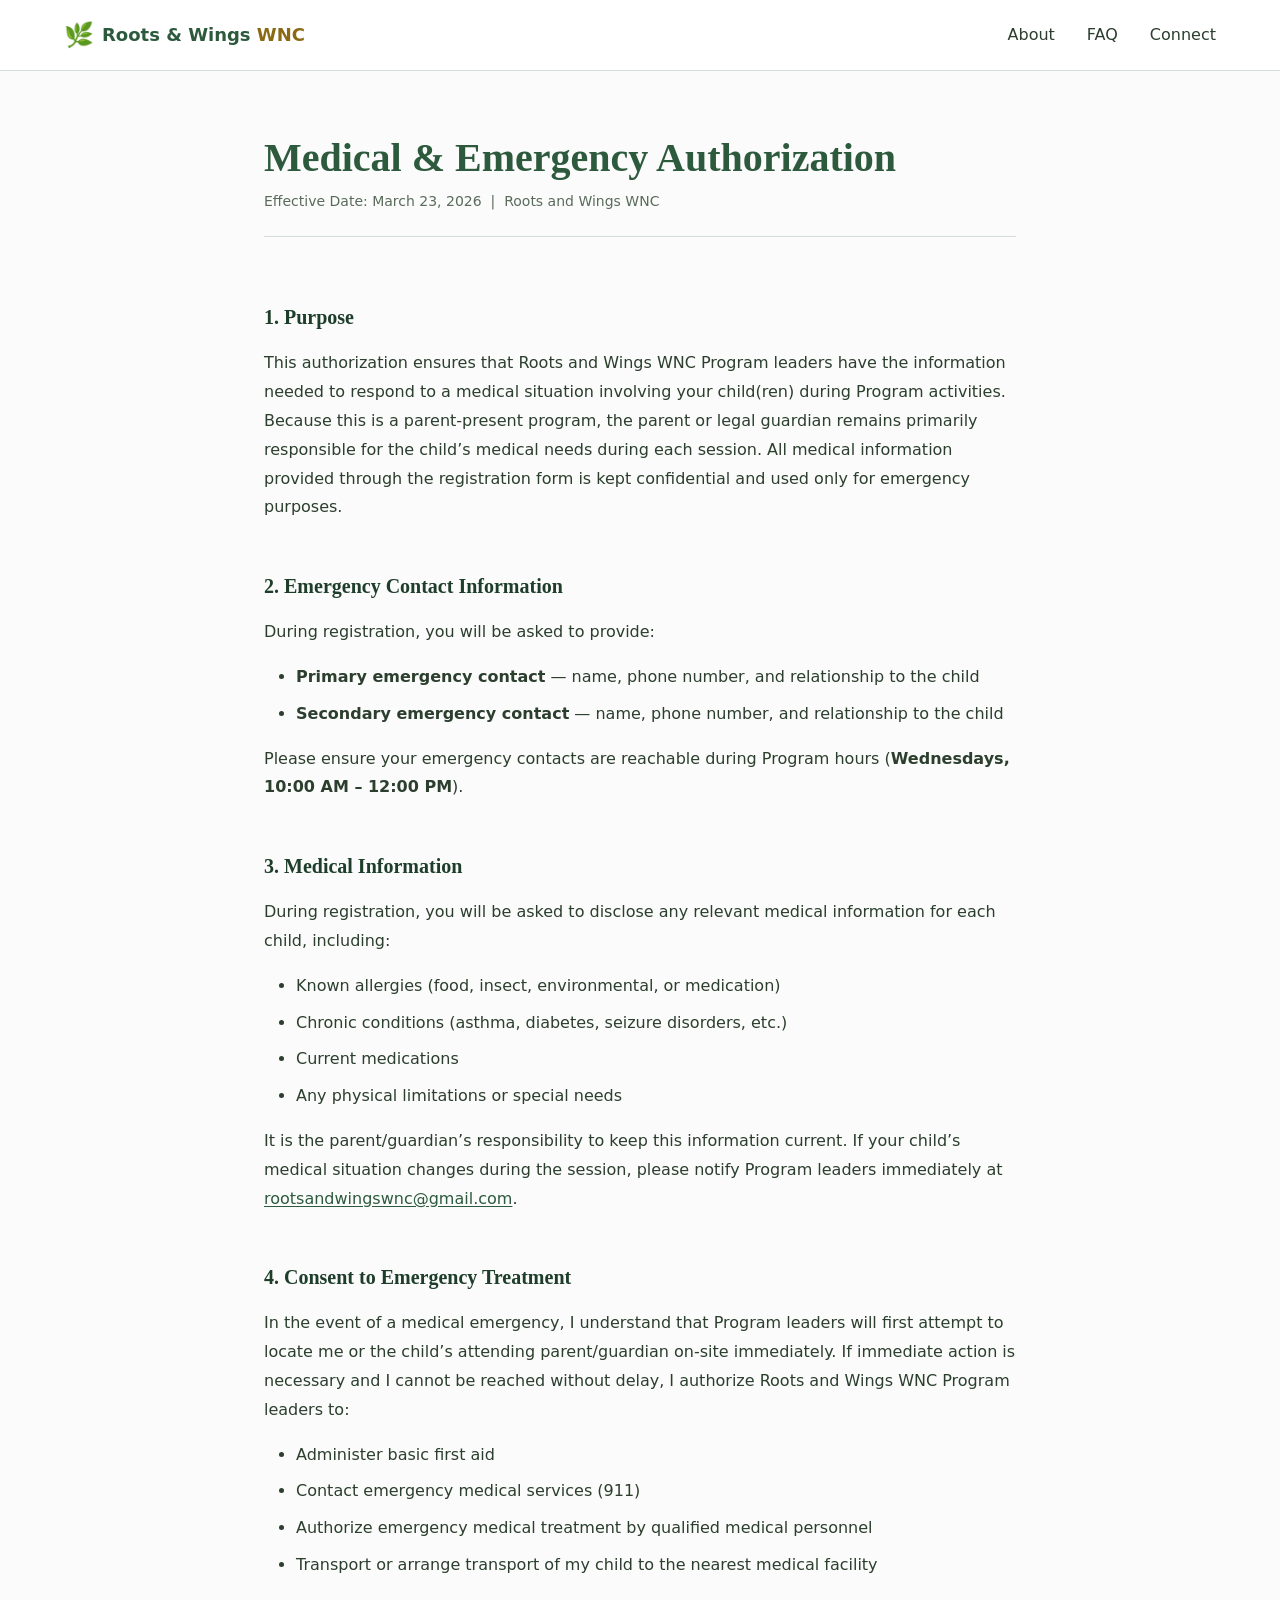
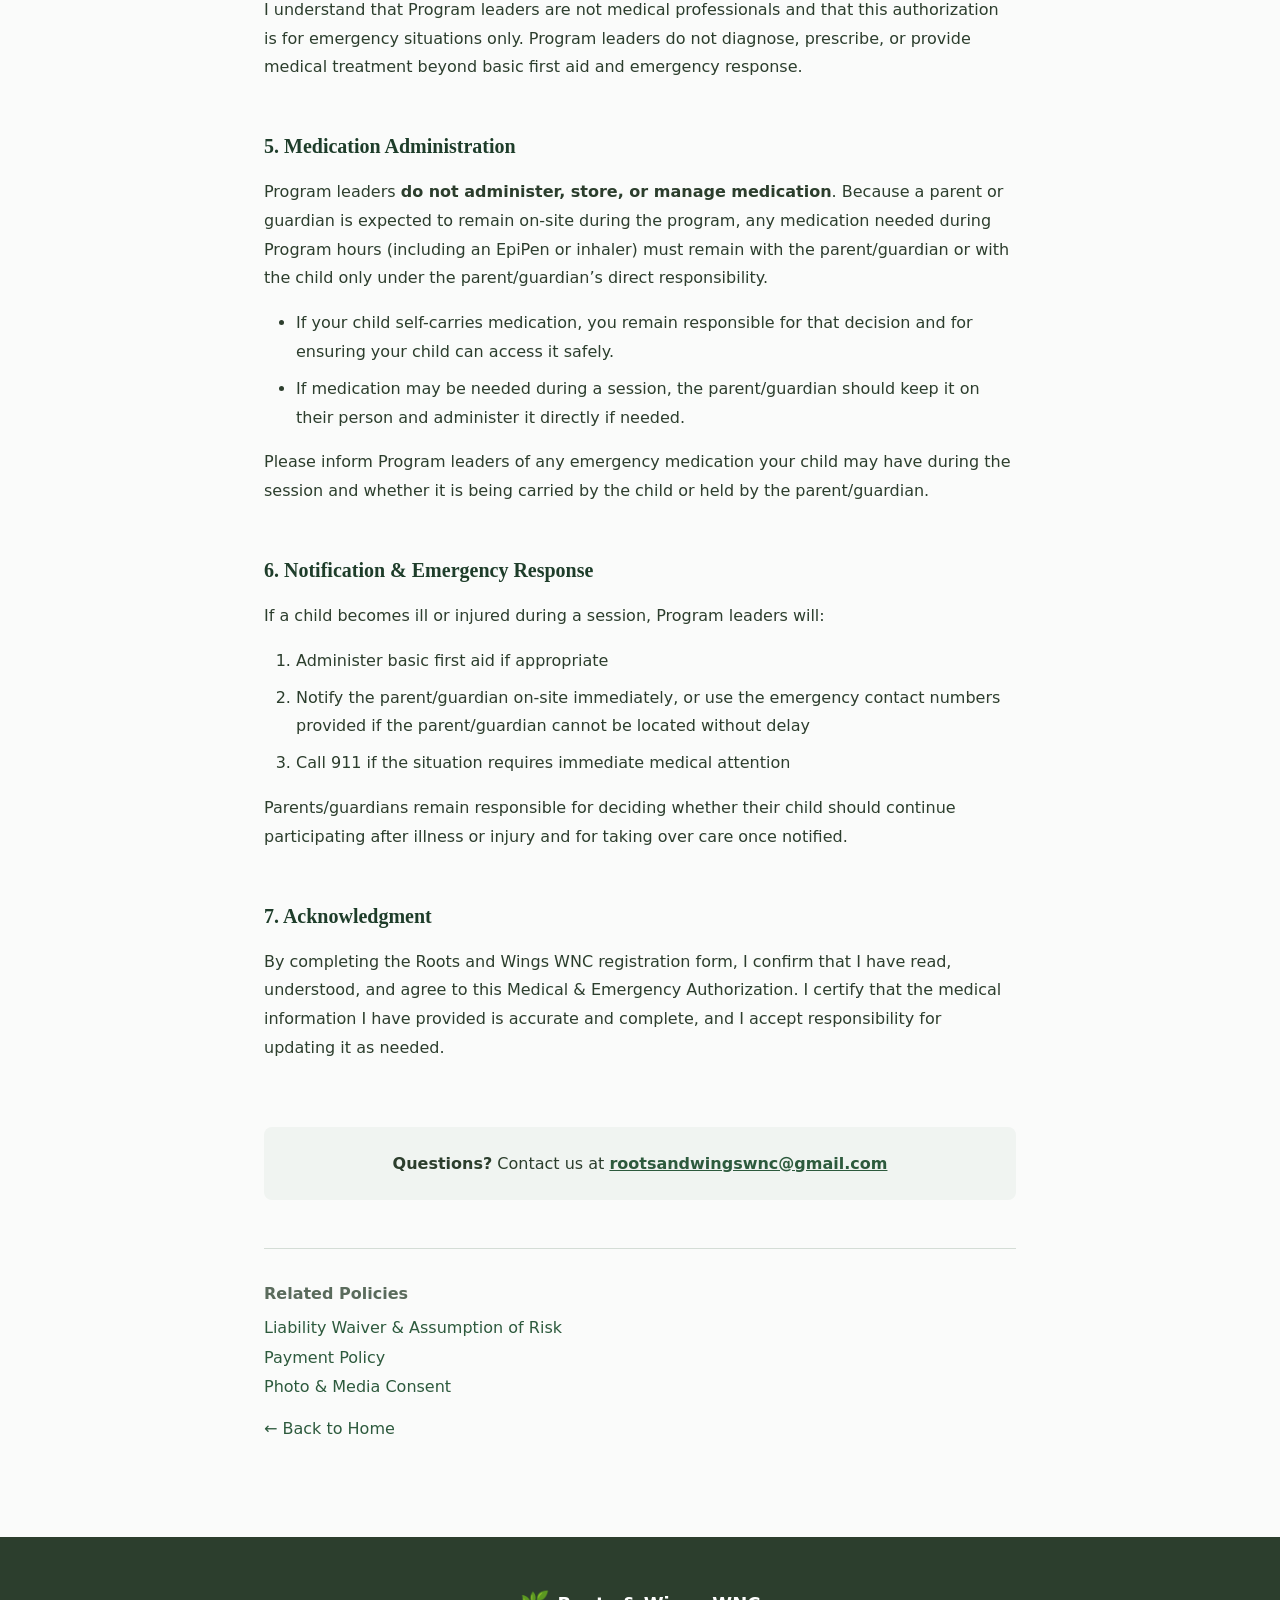
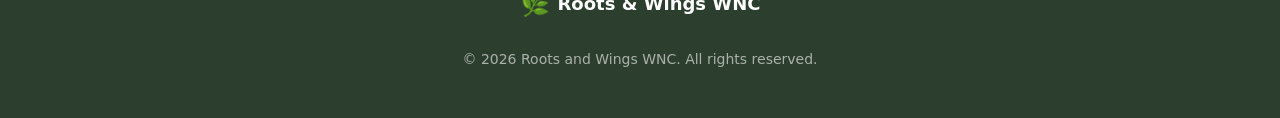
==== web/medical-authorization.html @ 3e53e2a5 "added policies" ====
<!DOCTYPE html>
<html lang="en">

<head>
    <meta charset="UTF-8">
    <meta name="viewport" content="width=device-width, initial-scale=1.0">
    <meta name="description" content="Medical and Emergency Authorization — Roots and Wings WNC">
    <meta name="robots" content="noindex">
    <link rel="icon" type="image/svg+xml" href="favicon.svg">
    <title>Medical &amp; Emergency Authorization — Roots and Wings WNC</title>
    <link rel="stylesheet" href="styles.css">
</head>

<body class="policy-page">
    <header class="header">
        <nav class="nav container">
            <a href="index.html" class="logo">
                <span class="logo-icon">🌿</span>
                <span class="logo-text">Roots &amp; Wings <span class="logo-wnc">WNC</span></span>
            </a>
            <ul class="nav-links">
                <li><a href="index.html#about">About</a></li>
                <li><a href="index.html#faq">FAQ</a></li>
                <li><a href="index.html#subscribe">Connect</a></li>
            </ul>
            <button class="nav-toggle" aria-label="Toggle navigation" aria-expanded="false">
                <span class="hamburger"></span>
            </button>
        </nav>
    </header>

    <main id="main" class="policy-main">
        <article class="container policy-container">
            <h1 class="policy-title">Medical &amp; Emergency Authorization</h1>
            <p class="policy-meta">Effective Date: March 23, 2026 &nbsp;|&nbsp; Roots and Wings WNC</p>

            <section class="policy-section">
                <h2>1. Purpose</h2>
                <p>This authorization ensures that Roots and Wings WNC Program leaders have the information needed to respond to a medical situation involving your child(ren) during Program activities. Because this is a parent-present program, the parent or legal guardian remains primarily responsible for the child&rsquo;s medical needs during each session. All medical information provided through the registration form is kept confidential and used only for emergency purposes.</p>
            </section>

            <section class="policy-section">
                <h2>2. Emergency Contact Information</h2>
                <p>During registration, you will be asked to provide:</p>
                <ul>
                    <li><strong>Primary emergency contact</strong> — name, phone number, and relationship to the child</li>
                    <li><strong>Secondary emergency contact</strong> — name, phone number, and relationship to the child</li>
                </ul>
                <p>Please ensure your emergency contacts are reachable during Program hours (<strong>Wednesdays, 10:00 AM &ndash; 12:00 PM</strong>).</p>
            </section>

            <section class="policy-section">
                <h2>3. Medical Information</h2>
                <p>During registration, you will be asked to disclose any relevant medical information for each child, including:</p>
                <ul>
                    <li>Known allergies (food, insect, environmental, or medication)</li>
                    <li>Chronic conditions (asthma, diabetes, seizure disorders, etc.)</li>
                    <li>Current medications</li>
                    <li>Any physical limitations or special needs</li>
                </ul>
                <p>It is the parent/guardian&rsquo;s responsibility to keep this information current. If your child&rsquo;s medical situation changes during the session, please notify Program leaders immediately at <a href="mailto:rootsandwingswnc@gmail.com">rootsandwingswnc@gmail.com</a>.</p>
            </section>

            <section class="policy-section">
                <h2>4. Consent to Emergency Treatment</h2>
                <p>In the event of a medical emergency, I understand that Program leaders will first attempt to locate me or the child&rsquo;s attending parent/guardian on-site immediately. If immediate action is necessary and I cannot be reached without delay, I authorize Roots and Wings WNC Program leaders to:</p>
                <ul>
                    <li>Administer basic first aid</li>
                    <li>Contact emergency medical services (911)</li>
                    <li>Authorize emergency medical treatment by qualified medical personnel</li>
                    <li>Transport or arrange transport of my child to the nearest medical facility</li>
                </ul>
                <p>I understand that Program leaders are not medical professionals and that this authorization is for emergency situations only. Program leaders do not diagnose, prescribe, or provide medical treatment beyond basic first aid and emergency response.</p>
            </section>

            <section class="policy-section">
                <h2>5. Medication Administration</h2>
                <p>Program leaders <strong>do not administer, store, or manage medication</strong>. Because a parent or guardian is expected to remain on-site during the program, any medication needed during Program hours (including an EpiPen or inhaler) must remain with the parent/guardian or with the child only under the parent/guardian&rsquo;s direct responsibility.</p>
                <ul>
                    <li>If your child self-carries medication, you remain responsible for that decision and for ensuring your child can access it safely.</li>
                    <li>If medication may be needed during a session, the parent/guardian should keep it on their person and administer it directly if needed.</li>
                </ul>
                <p>Please inform Program leaders of any emergency medication your child may have during the session and whether it is being carried by the child or held by the parent/guardian.</p>
            </section>

            <section class="policy-section">
                <h2>6. Notification &amp; Emergency Response</h2>
                <p>If a child becomes ill or injured during a session, Program leaders will:</p>
                <ol>
                    <li>Administer basic first aid if appropriate</li>
                    <li>Notify the parent/guardian on-site immediately, or use the emergency contact numbers provided if the parent/guardian cannot be located without delay</li>
                    <li>Call 911 if the situation requires immediate medical attention</li>
                </ol>
                <p>Parents/guardians remain responsible for deciding whether their child should continue participating after illness or injury and for taking over care once notified.</p>
            </section>

            <section class="policy-section">
                <h2>7. Acknowledgment</h2>
                <p>By completing the Roots and Wings WNC registration form, I confirm that I have read, understood, and agree to this Medical &amp; Emergency Authorization. I certify that the medical information I have provided is accurate and complete, and I accept responsibility for updating it as needed.</p>
            </section>

            <div class="policy-contact">
                <p><strong>Questions?</strong> Contact us at <a href="mailto:rootsandwingswnc@gmail.com">rootsandwingswnc@gmail.com</a></p>
            </div>

            <nav class="policy-nav" aria-label="Related policies">
                <h3>Related Policies</h3>
                <ul>
                    <li><a href="liability-waiver.html">Liability Waiver &amp; Assumption of Risk</a></li>
                    <li><a href="payment-policy.html">Payment Policy</a></li>
                    <li><a href="photo-consent.html">Photo &amp; Media Consent</a></li>
                </ul>
                <p><a href="index.html">&larr; Back to Home</a></p>
            </nav>
        </article>
    </main>

    <footer class="footer">
        <div class="container footer-content">
            <div class="footer-brand">
                <span class="logo-icon">🌿</span>
                <span>Roots &amp; Wings WNC</span>
            </div>
            <p class="footer-copy">&copy; 2026 Roots and Wings WNC. All rights reserved.</p>
        </div>
    </footer>

    <!-- Mobile Nav Script -->
    <script>
        (function () {
            const toggle = document.querySelector('.nav-toggle');
            const nav = document.querySelector('.nav');
            if (!toggle || !nav) return;
            toggle.addEventListener('click', function () {
                const expanded = this.getAttribute('aria-expanded') === 'true';
                this.setAttribute('aria-expanded', !expanded);
                nav.classList.toggle('nav-open');
            });
            document.querySelectorAll('.nav-links a').forEach(link => {
                link.addEventListener('click', () => {
                    toggle.setAttribute('aria-expanded', 'false');
                    nav.classList.remove('nav-open');
                });
            });
        })();
    </script>
</body>

</html>
---- web/styles.css ----
/* ==========================================================================
   Roots and Wings WNC — Modern Responsive Styles
   ========================================================================== */

/* --------------------------------------------------------------------------
   CSS Custom Properties (Design Tokens)
   -------------------------------------------------------------------------- */
:root {
  /* Colors - Nature-inspired palette */
  --color-primary: #2d5a3d;       /* Forest green */
  --color-primary-dark: #1e3d2a;
  --color-primary-light: #4a7c5c;
  --color-secondary: #8b6914;     /* Warm gold */
  --color-secondary-light: #c49a1a;
  
  --color-text: #2c3e2d;
  --color-text-light: #5a6b5c;
  --color-text-inverse: #ffffff;
  
  --color-bg: #fafbfa;
  --color-bg-alt: #f0f4f1;
  --color-bg-dark: #2c3e2d;
  
  --color-border: #d4ddd6;
  --color-focus: #4a90d9;
  
  /* Feedback colors */
  --color-error: #c62828;
  --color-error-bg: #ffebee;
  --color-success-bg: #e8f5e9;
  
  /* Typography */
  --font-family: 'Segoe UI', system-ui, -apple-system, BlinkMacSystemFont, sans-serif;
  --font-family-heading: Georgia, 'Times New Roman', serif;
  
  --font-size-xs: 0.75rem;
  --font-size-sm: 0.875rem;
  --font-size-base: 1rem;
  --font-size-lg: 1.125rem;
  --font-size-xl: 1.25rem;
  --font-size-2xl: 1.5rem;
  --font-size-3xl: 2rem;
  --font-size-4xl: 2.5rem;
  --font-size-5xl: 3.5rem;
  
  --line-height-tight: 1.2;
  --line-height-normal: 1.6;
  --line-height-relaxed: 1.8;
  
  /* Spacing */
  --space-xs: 0.25rem;
  --space-sm: 0.5rem;
  --space-md: 1rem;
  --space-lg: 1.5rem;
  --space-xl: 2rem;
  --space-2xl: 3rem;
  --space-3xl: 4rem;
  --space-4xl: 6rem;
  
  /* Layout */
  --container-max: 1200px;
  --container-narrow: 800px;
  
  /* Effects */
  --radius-sm: 4px;
  --radius-md: 8px;
  --radius-lg: 16px;
  --radius-full: 9999px;
  
  --shadow-sm: 0 1px 2px rgba(0, 0, 0, 0.05);
  --shadow-md: 0 4px 6px rgba(0, 0, 0, 0.07);
  --shadow-lg: 0 10px 25px rgba(0, 0, 0, 0.1);
  
  --transition-fast: 150ms ease;
  --transition-normal: 250ms ease;
}

/* --------------------------------------------------------------------------
   Reset & Base
   -------------------------------------------------------------------------- */
*, *::before, *::after {
  box-sizing: border-box;
  margin: 0;
  padding: 0;
}

html {
  scroll-behavior: smooth;
  scroll-padding-top: 80px;
}

body {
  font-family: var(--font-family);
  font-size: var(--font-size-base);
  line-height: var(--line-height-normal);
  color: var(--color-text);
  background-color: var(--color-bg);
  -webkit-font-smoothing: antialiased;
  -moz-osx-font-smoothing: grayscale;
}

img, picture, video, canvas, svg {
  display: block;
  max-width: 100%;
}

/* --------------------------------------------------------------------------
   Accessibility
   -------------------------------------------------------------------------- */
.skip-link {
  position: absolute;
  top: -100%;
  left: 50%;
  transform: translateX(-50%);
  background: var(--color-primary);
  color: var(--color-text-inverse);
  padding: var(--space-sm) var(--space-md);
  border-radius: var(--radius-md);
  z-index: 1000;
  transition: top var(--transition-fast);
}

.skip-link:focus {
  top: var(--space-md);
}

.visually-hidden {
  position: absolute;
  width: 1px;
  height: 1px;
  padding: 0;
  margin: -1px;
  overflow: hidden;
  clip: rect(0, 0, 0, 0);
  white-space: nowrap;
  border: 0;
}

/* Focus styles */
:focus-visible {
  outline: 3px solid var(--color-focus);
  outline-offset: 2px;
}

/* --------------------------------------------------------------------------
   Layout
   -------------------------------------------------------------------------- */
.container {
  width: 100%;
  max-width: var(--container-max);
  margin: 0 auto;
  padding: 0 var(--space-lg);
}

.section {
  padding: var(--space-4xl) 0;
}

.section-alt {
  background-color: var(--color-bg-alt);
}

.section-title {
  font-family: var(--font-family-heading);
  font-size: var(--font-size-3xl);
  font-weight: 700;
  color: var(--color-primary);
  text-align: center;
  margin-bottom: var(--space-md);
}

.section-subtitle {
  font-size: var(--font-size-lg);
  color: var(--color-text-light);
  text-align: center;
  max-width: 600px;
  margin: 0 auto var(--space-2xl);
}

/* --------------------------------------------------------------------------
   Header / Navigation
   -------------------------------------------------------------------------- */
.header {
  position: fixed;
  top: 0;
  left: 0;
  right: 0;
  background: rgba(255, 255, 255, 0.95);
  backdrop-filter: blur(10px);
  border-bottom: 1px solid var(--color-border);
  z-index: 100;
}

.nav {
  display: flex;
  align-items: center;
  justify-content: space-between;
  height: 70px;
}

.logo {
  display: flex;
  align-items: center;
  gap: var(--space-sm);
  text-decoration: none;
  color: var(--color-primary);
  font-weight: 600;
  font-size: var(--font-size-lg);
}

.logo-icon {
  font-size: var(--font-size-2xl);
}

.logo-wnc {
  color: var(--color-secondary);
}

.nav-links {
  display: flex;
  align-items: center;
  gap: var(--space-xl);
  list-style: none;
}

.nav-links a {
  color: var(--color-text);
  text-decoration: none;
  font-weight: 500;
  transition: color var(--transition-fast);
}

.nav-links a:hover {
  color: var(--color-primary);
}

.nav-social,
.nav-email {
  display: none;
}

.nav-toggle {
  display: none;
  background: none;
  border: none;
  cursor: pointer;
  padding: var(--space-sm);
}

.hamburger,
.hamburger::before,
.hamburger::after {
  display: block;
  width: 24px;
  height: 2px;
  background: var(--color-text);
  transition: var(--transition-normal);
}

.hamburger {
  position: relative;
}

.hamburger::before,
.hamburger::after {
  content: '';
  position: absolute;
  left: 0;
}

.hamburger::before {
  top: -7px;
}

.hamburger::after {
  top: 7px;
}

/* Mobile Nav */
@media (max-width: 768px) {
  .nav-toggle {
    display: block;
  }
  
  .nav-links {
    position: absolute;
    top: 70px;
    left: 0;
    right: 0;
    flex-direction: column;
    background: white;
    padding: var(--space-lg);
    gap: var(--space-lg);
    border-bottom: 1px solid var(--color-border);
    box-shadow: var(--shadow-lg);
    transform: translateY(-100%);
    opacity: 0;
    visibility: hidden;
    transition: var(--transition-normal);
  }
  
  .nav-open .nav-links {
    transform: translateY(0);
    opacity: 1;
    visibility: visible;
  }
  
  .nav-open .hamburger {
    background: transparent;
  }

  .nav-social {
    display: flex;
    gap: var(--space-md);
    justify-content: center;
    padding-top: var(--space-md);
    border-top: 1px solid var(--color-border);
    list-style: none;
  }

  .social-link-nav {
    display: flex;
    align-items: center;
    justify-content: center;
    width: 40px;
    height: 40px;
    border-radius: 50%;
    background: rgba(45, 90, 61, 0.1);
    transition: background var(--transition-normal), transform var(--transition-normal);
  }

  .social-link-nav:hover {
    background: rgba(45, 90, 61, 0.2);
    transform: scale(1.1);
  }

  .social-link-nav img {
    width: 24px;
    height: 24px;
    display: block;
  }

  .social-link-nav svg {
    width: 24px;
    height: 24px;
    display: block;
  }

  .nav-email {
    display: flex;
    justify-content: center;
    padding: var(--space-md) 0;
    border-top: 1px solid var(--color-border);
    list-style: none;
  }

  .nav-email .btn {
    width: 100%;
    max-width: 250px;
    color: white;
  }
  
  .nav-open .hamburger::before {
    top: 0;
    transform: rotate(45deg);
  }
  
  .nav-open .hamburger::after {
    top: 0;
    transform: rotate(-45deg);
  }
}

/* --------------------------------------------------------------------------
   Buttons
   -------------------------------------------------------------------------- */
.btn {
  display: inline-flex;
  align-items: center;
  justify-content: center;
  gap: var(--space-sm);
  padding: var(--space-sm) var(--space-lg);
  font-family: var(--font-family);
  font-size: var(--font-size-base);
  font-weight: 600;
  text-decoration: none;
  border: 2px solid transparent;
  border-radius: var(--radius-full);
  cursor: pointer;
  transition: all var(--transition-fast);
}

.btn-primary {
  background: var(--color-primary);
  color: var(--color-text-inverse);
}

.btn-primary:hover {
  background: var(--color-primary-dark);
  transform: translateY(-2px);
  box-shadow: var(--shadow-md);
}

.btn-secondary {
  background: transparent;
  color: var(--color-primary);
  border-color: var(--color-primary);
}

.btn-secondary:hover {
  background: var(--color-primary);
  color: var(--color-text-inverse);
}

.btn-nav {
  padding: var(--space-xs) var(--space-md);
  font-size: var(--font-size-sm);
}

.btn-lg {
  padding: var(--space-md) var(--space-2xl);
  font-size: var(--font-size-lg);
}

.btn-icon {
  font-size: 1.2em;
}

/* --------------------------------------------------------------------------
   Hero Section
   -------------------------------------------------------------------------- */
.hero {
  position: relative;
  min-height: 100vh;
  display: flex;
  align-items: center;
  justify-content: center;
  padding-top: 70px;
  overflow: hidden;
}

.hero-bg {
  position: absolute;
  inset: 0;
  background: linear-gradient(135deg, var(--color-bg-alt) 0%, var(--color-bg) 50%, #e8f0ea 100%);
  z-index: -1;
}

.hero-bg::before {
  content: '';
  position: absolute;
  top: 20%;
  right: -10%;
  width: 500px;
  height: 500px;
  background: radial-gradient(circle, rgba(45, 90, 61, 0.08) 0%, transparent 70%);
  border-radius: 50%;
}

.hero-bg::after {
  content: '';
  position: absolute;
  bottom: 10%;
  left: -5%;
  width: 400px;
  height: 400px;
  background: radial-gradient(circle, rgba(139, 105, 20, 0.06) 0%, transparent 70%);
  border-radius: 50%;
}

.hero-content {
  text-align: center;
  max-width: 900px;
}

.hero-title {
  font-family: var(--font-family-heading);
  font-size: var(--font-size-4xl);
  font-weight: 700;
  line-height: var(--line-height-tight);
  color: var(--color-primary);
  margin-bottom: var(--space-lg);
}

.hero-subtitle {
  font-size: var(--font-size-xl);
  color: var(--color-text-light);
  margin-bottom: var(--space-2xl);
  max-width: 600px;
  margin-left: auto;
  margin-right: auto;
}

.hero-cta {
  display: flex;
  gap: var(--space-md);
  justify-content: center;
  flex-wrap: wrap;
}

@media (min-width: 768px) {
  .hero-title {
    font-size: var(--font-size-5xl);
  }
}

/* Seasonal Hero Textures */
/* Spring - Cherry blossoms, fresh greens, blooming flowers */
.hero-spring .hero-bg {
  background: linear-gradient(135deg, #fce4ec 0%, #f8bbd0 25%, #e1f5dd 50%, #c8e6c9 100%);
}

.hero-spring .hero-bg::before {
  background: radial-gradient(circle, rgba(233, 30, 99, 0.12) 0%, transparent 70%);
  animation: float 8s ease-in-out infinite;
}

.hero-spring .hero-bg::after {
  background: radial-gradient(circle, rgba(76, 175, 80, 0.15) 0%, transparent 70%);
  width: 600px;
  height: 600px;
  animation: float 10s ease-in-out infinite reverse;
}

/* Spring flower pattern overlay */
.hero-spring .hero-bg::before {
  background-image: 
    radial-gradient(circle at 20% 50%, rgba(233, 30, 99, 0.08) 0%, transparent 50%),
    radial-gradient(circle at 60% 60%, rgba(156, 39, 176, 0.06) 0%, transparent 50%),
    radial-gradient(circle at 80% 30%, rgba(233, 30, 99, 0.07) 0%, transparent 50%);
}

/* Summer - Bright sun, warm sky, vibrant greens */
.hero-summer .hero-bg {
  background: linear-gradient(135deg, #fff9c4 0%, #fff59d 20%, #81d4fa 50%, #4fc3f7 100%);
}

.hero-summer .hero-bg::before {
  background: radial-gradient(circle, rgba(255, 193, 7, 0.2) 0%, transparent 60%);
  top: 10%;
  right: 10%;
  width: 400px;
  height: 400px;
  animation: pulse 4s ease-in-out infinite;
}

.hero-summer .hero-bg::after {
  background: radial-gradient(circle, rgba(33, 150, 243, 0.12) 0%, transparent 70%);
  width: 700px;
  height: 700px;
  bottom: -10%;
  left: -10%;
}

/* Summer sun rays effect */
.hero-summer .hero-bg::before {
  background-image:
    conic-gradient(from 0deg at 50% 50%, 
      transparent 0deg 40deg,
      rgba(255, 193, 7, 0.15) 45deg 50deg,
      transparent 55deg 85deg,
      rgba(255, 193, 7, 0.15) 90deg 95deg,
      transparent 100deg);
}

/* Fall - Autumn leaves, warm oranges, golden yellows */
.hero-fall .hero-bg {
  background: linear-gradient(135deg, #fff3e0 0%, #ffe0b2 25%, #ffccbc 50%, #ffab91 100%);
}

.hero-fall .hero-bg::before {
  background: radial-gradient(circle, rgba(255, 87, 34, 0.15) 0%, transparent 70%);
  top: 15%;
  right: -5%;
  animation: sway 6s ease-in-out infinite;
}

.hero-fall .hero-bg::after {
  background: radial-gradient(circle, rgba(251, 140, 0, 0.12) 0%, transparent 70%);
  width: 550px;
  height: 550px;
  bottom: 15%;
  left: -8%;
  animation: sway 7s ease-in-out infinite reverse;
}

/* Fall leaf pattern overlay */
.hero-fall .hero-bg::after {
  background-image:
    radial-gradient(circle at 30% 40%, rgba(255, 87, 34, 0.1) 0%, transparent 50%),
    radial-gradient(circle at 70% 60%, rgba(251, 140, 0, 0.08) 0%, transparent 50%),
    radial-gradient(circle at 50% 80%, rgba(230, 74, 25, 0.09) 0%, transparent 50%);
}

/* Seasonal animations */
@keyframes float {
  0%, 100% {
    transform: translate(0, 0);
  }
  50% {
    transform: translate(20px, -20px);
  }
}

@keyframes pulse {
  0%, 100% {
    transform: scale(1);
    opacity: 0.2;
  }
  50% {
    transform: scale(1.1);
    opacity: 0.3;
  }
}

@keyframes sway {
  0%, 100% {
    transform: translate(0, 0) rotate(0deg);
  }
  50% {
    transform: translate(-15px, 10px) rotate(-3deg);
  }
}

/* --------------------------------------------------------------------------
   About Section
   -------------------------------------------------------------------------- */
.about-grid {
  display: grid;
  grid-template-columns: repeat(auto-fit, minmax(280px, 1fr));
  gap: var(--space-xl);
  margin-bottom: var(--space-3xl);
}

.about-card {
  background: white;
  padding: var(--space-2xl);
  border-radius: var(--radius-lg);
  box-shadow: var(--shadow-sm);
  text-align: center;
  transition: all var(--transition-normal);
}

.about-card:hover {
  transform: translateY(-4px);
  box-shadow: var(--shadow-lg);
}

.about-icon {
  font-size: 3rem;
  margin-bottom: var(--space-md);
}

.about-card h3 {
  font-family: var(--font-family-heading);
  font-size: var(--font-size-xl);
  color: var(--color-primary);
  margin-bottom: var(--space-sm);
}

.about-card p {
  color: var(--color-text-light);
  line-height: var(--line-height-relaxed);
}

.about-mission {
  max-width: var(--container-narrow);
  margin: 0 auto;
  text-align: center;
  padding: var(--space-2xl);
  background: linear-gradient(135deg, var(--color-primary) 0%, var(--color-primary-light) 100%);
  border-radius: var(--radius-lg);
  color: var(--color-text-inverse);
}

.about-mission h3 {
  font-family: var(--font-family-heading);
  font-size: var(--font-size-2xl);
  margin-bottom: var(--space-md);
}

.about-mission p {
  font-size: var(--font-size-lg);
  line-height: var(--line-height-relaxed);
  opacity: 0.95;
}

.about-mission strong {
  color: var(--color-secondary-light);
}

/* --------------------------------------------------------------------------
   FAQ Section
   -------------------------------------------------------------------------- */
.faq-list {
  max-width: var(--container-narrow);
  margin: 0 auto;
  display: flex;
  flex-direction: column;
  gap: var(--space-md);
}

.faq-item {
  background: white;
  border-radius: var(--radius-md);
  box-shadow: var(--shadow-sm);
  overflow: hidden;
  transition: box-shadow var(--transition-normal);
}

.faq-item:hover {
  box-shadow: var(--shadow-md);
}

.faq-item[open] {
  box-shadow: var(--shadow-md);
}

.faq-question {
  padding: var(--space-lg) var(--space-xl);
  font-size: var(--font-size-lg);
  font-weight: 600;
  color: var(--color-primary);
  cursor: pointer;
  list-style: none;
  display: flex;
  align-items: center;
  justify-content: space-between;
  transition: background-color var(--transition-fast);
}

.faq-question:hover {
  background-color: var(--color-bg-alt);
}

.faq-question::after {
  content: '+';
  font-size: var(--font-size-2xl);
  font-weight: 400;
  color: var(--color-secondary);
  transition: transform var(--transition-normal);
  flex-shrink: 0;
  margin-left: var(--space-md);
}

.faq-item[open] .faq-question::after {
  content: '−';
  transform: rotate(180deg);
}

.faq-question::-webkit-details-marker {
  display: none;
}

.faq-answer {
  padding: 0 var(--space-xl) var(--space-lg);
  color: var(--color-text-light);
  line-height: var(--line-height-relaxed);
  animation: fadeIn var(--transition-normal);
}

.faq-answer p {
  margin: 0 0 var(--space-md) 0;
}

.faq-answer p:last-child {
  margin-bottom: 0;
}

.faq-answer ul {
  margin: var(--space-sm) 0 0 var(--space-lg);
  padding-left: var(--space-md);
}

.faq-answer li {
  margin-bottom: var(--space-sm);
}

.faq-answer li:last-child {
  margin-bottom: 0;
}

.faq-answer a {
  color: var(--color-primary);
  text-decoration: underline;
  font-weight: 600;
  transition: color var(--transition-fast);
}

.faq-answer a:hover {
  color: var(--color-primary-dark);
}

@keyframes fadeIn {
  from {
    opacity: 0;
    transform: translateY(-8px);
  }
  to {
    opacity: 1;
    transform: translateY(0);
  }
}

/* --------------------------------------------------------------------------
   Connect Section
   -------------------------------------------------------------------------- */
.connect-grid {
  display: grid;
  grid-template-columns: repeat(2, minmax(0, 1fr));
  gap: var(--space-3xl);
  align-items: start;
}

.subscribe {
  background: var(--color-bg);
}

.connect-column {
  min-width: 0;
}

.contact-panel {
  text-align: center;
}

.contact-panel .section-subtitle,
.subscribe-panel .section-subtitle {
  margin-bottom: var(--space-xl);
}

.contact-cta {
  margin-bottom: var(--space-lg);
}

.contact-panel .contact-cta .btn {
  min-width: 210px;
}

.contact-social {
  justify-content: center;
}

.contact-social .social-link {
  background: rgba(45, 90, 61, 0.1);
}

.contact-social .social-link:hover {
  background: rgba(45, 90, 61, 0.2);
}

.contact-email {
  font-size: var(--font-size-lg);
  color: var(--color-text-light);
}

/* --------------------------------------------------------------------------
   Subscribe Section
   -------------------------------------------------------------------------- */
.subscribe-form-wrapper {
  max-width: 560px;
  margin: 0 auto var(--space-lg);
}

.subscribe-panel .section-title,
.subscribe-panel .section-subtitle {
  text-align: center;
}

.subscribe-note {
  font-size: var(--font-size-sm);
  color: var(--color-text-light);
  text-align: center;
  margin-top: var(--space-md);
}

.privacy-note {
  font-size: var(--font-size-sm);
  color: var(--color-text-light);
  text-align: center;
  max-width: 400px;
  margin: var(--space-sm) auto 0;
}

/* --- Mailchimp form overrides --- */
.subscribe-form-wrapper #mc_embed_signup {
  background: transparent !important;
  font-family: var(--font-family) !important;
  width: 100% !important;
  max-width: 600px !important;
  margin: 0 auto !important;
}

.subscribe-form-wrapper #mc_embed_signup form {
  padding: 0 !important;
  text-align: left !important;
}

.subscribe-form-wrapper #mc_embed_signup h2 {
  display: none;
}

/* Labels */
.subscribe-form-wrapper #mc_embed_signup label {
  font-size: var(--font-size-base) !important;
  font-weight: 600 !important;
  color: var(--color-text) !important;
  margin-bottom: var(--space-xs) !important;
  display: block !important;
}

/* Inputs — pill-shaped to match site design system */
.subscribe-form-wrapper #mc_embed_signup input.text,
.subscribe-form-wrapper #mc_embed_signup input.email,
.subscribe-form-wrapper #mc_embed_signup input[type="text"],
.subscribe-form-wrapper #mc_embed_signup input[type="email"],
.subscribe-form-wrapper #mc_embed_signup input[type="tel"] {
  font-family: var(--font-family) !important;
  font-size: var(--font-size-base) !important;
  padding: var(--space-md) var(--space-lg) !important;
  border: 2px solid var(--color-border) !important;
  border-radius: var(--radius-full) !important;
  background: white !important;
  width: 100% !important;
  min-height: 48px !important;
  margin-bottom: 0 !important;
  transition: border-color var(--transition-fast), box-shadow var(--transition-fast) !important;
}

.subscribe-form-wrapper #mc_embed_signup input:focus {
  outline: none !important;
  border-color: var(--color-primary) !important;
  box-shadow: 0 0 0 3px rgba(45, 90, 61, 0.15) !important;
}

/* Field groups */
.subscribe-form-wrapper #mc_embed_signup .mc-field-group {
  padding-bottom: 0 !important;
  margin-bottom: var(--space-md) !important;
  width: 100% !important;
}

/* Required asterisk */
.subscribe-form-wrapper #mc_embed_signup .asterisk {
  color: var(--color-secondary) !important;
}

.subscribe-form-wrapper #mc_embed_signup .indicates-required {
  font-size: var(--font-size-sm) !important;
  color: var(--color-text-light) !important;
  margin-bottom: var(--space-lg) !important;
  text-align: right !important;
}

/* Submit button — matches .btn-primary .btn-lg */
.subscribe-form-wrapper #mc_embed_signup .button,
.subscribe-form-wrapper #mc_embed_signup input[type="submit"] {
  font-family: var(--font-family) !important;
  font-size: var(--font-size-base) !important;
  font-weight: 600 !important;
  background: var(--color-primary) !important;
  color: var(--color-text-inverse) !important;
  padding: var(--space-md) var(--space-2xl) !important;
  border: 2px solid transparent !important;
  border-radius: var(--radius-full) !important;
  cursor: pointer !important;
  transition: all var(--transition-fast) !important;
  float: none !important;
  margin: var(--space-lg) auto 0 !important;
  width: fit-content !important;
  height: auto !important;
  display: block !important;
  min-width: 210px !important;
  min-height: 48px !important;
}

.subscribe-form-wrapper #mc_embed_signup .button:hover,
.subscribe-form-wrapper #mc_embed_signup input[type="submit"]:hover {
  background: var(--color-primary-dark) !important;
  transform: translateY(-2px) !important;
  box-shadow: var(--shadow-md) !important;
}

.subscribe-form-wrapper #mc_embed_signup .button:focus-visible,
.subscribe-form-wrapper #mc_embed_signup input[type="submit"]:focus-visible {
  outline: 3px solid var(--color-focus) !important;
  outline-offset: 2px !important;
}

/* Response messages */
.subscribe-form-wrapper #mc_embed_signup .response {
  font-size: var(--font-size-sm) !important;
  padding: var(--space-md) !important;
  border-radius: var(--radius-md) !important;
  margin: var(--space-md) auto !important;
  max-width: 420px !important;
  width: fit-content !important;
  float: none !important;
  display: block !important;
  text-align: center !important;
}

.subscribe-form-wrapper #mc_embed_signup .response:empty {
  display: none !important;
  margin: 0 auto !important;
  padding: 0 !important;
  border: 0 !important;
  max-height: 0 !important;
}

.subscribe-form-wrapper #mc_embed_signup #mce-error-response:not(:empty) {
  background-color: var(--color-error-bg, #ffebee) !important;
  color: var(--color-error, #c62828) !important;
  border: 1px solid var(--color-error, #c62828) !important;
}

.subscribe-form-wrapper #mc_embed_signup #mce-success-response:not(:empty) {
  background-color: var(--color-success-bg, #e8f5e9) !important;
  color: var(--color-primary-dark) !important;
  border: 1px solid var(--color-primary) !important;
}

/* Button container */
.subscribe-form-wrapper #mc_embed_signup .optionalParent {
  display: block !important;
}

.subscribe-form-wrapper #mc_embed_signup .optionalParent,
.subscribe-form-wrapper #mc_embed_signup .optionalParent .clear.foot {
  text-align: center !important;
}

.subscribe-form-wrapper #mc_embed_signup .optionalParent .clear.foot {
  display: block !important;
  width: 100% !important;
}

.subscribe-form-wrapper #mc_embed_signup .refferal_badge {
  display: none !important;
}

.subscribe-form-wrapper #mc_embed_signup .optionalParent .clear.foot p {
  display: none !important;
}

/* Inline validation error styling */
.subscribe-form-wrapper #mc_embed_signup .mce_inline_error {
  font-size: var(--font-size-sm) !important;
  color: var(--color-error, #c62828) !important;
  background: transparent !important;
  padding: var(--space-xs) 0 0 var(--space-lg) !important;
  margin: 0 !important;
  font-weight: 400 !important;
}

.subscribe-form-wrapper #mc_embed_signup input.mce_inline_error {
  border-color: var(--color-error, #c62828) !important;
}

/* Responsive */
@media (max-width: 600px) {
  .subscribe-form-wrapper #mc_embed_signup {
    max-width: 100% !important;
  }
  
  .contact-panel .contact-cta .btn,
  .subscribe-form-wrapper #mc_embed_signup .button,
  .subscribe-form-wrapper #mc_embed_signup input[type="submit"] {
    width: 100% !important;
    max-width: 320px;
  }
}

@media (max-width: 768px) {
  .connect-grid {
    grid-template-columns: 1fr;
    gap: var(--space-2xl);
  }
}

/* --------------------------------------------------------------------------
   Footer
   -------------------------------------------------------------------------- */
.footer {
  background: var(--color-bg-dark);
  color: var(--color-text-inverse);
  padding: var(--space-2xl) 0;
}

.footer-content {
  display: flex;
  flex-direction: column;
  align-items: center;
  gap: var(--space-lg);
  text-align: center;
}

.footer-brand {
  display: flex;
  align-items: center;
  gap: var(--space-sm);
  font-weight: 600;
  font-size: var(--font-size-lg);
}

.footer-nav {
  display: flex;
  gap: var(--space-xl);
}

.footer-nav a {
  color: rgba(255, 255, 255, 0.8);
  text-decoration: none;
  transition: color var(--transition-fast);
}

.footer-nav a:hover {
  color: white;
}

.footer-social {
  display: flex;
  gap: var(--space-lg);
  align-items: center;
}

.social-link {
  display: flex;
  align-items: center;
  justify-content: center;
  width: 48px;
  height: 48px;
  border-radius: 50%;
  background: rgba(255, 255, 255, 0.1);
  transition: background var(--transition-normal), transform var(--transition-normal);
  flex-shrink: 0;
}

.social-link:hover {
  background: rgba(255, 255, 255, 0.2);
  transform: scale(1.1);
}

.social-link svg {
  width: 28px;
  height: 28px;
  display: block;
}

.social-link img {
  width: 28px;
  height: 28px;
  display: block;
}

.footer-copy {
  font-size: var(--font-size-sm);
  color: rgba(255, 255, 255, 0.6);
}

/* --------------------------------------------------------------------------
   Policy Pages
   -------------------------------------------------------------------------- */
.policy-page {
  background: var(--color-bg);
}

.policy-main {
  padding-top: calc(70px + var(--space-3xl));
  padding-bottom: var(--space-4xl);
}

.policy-container {
  max-width: var(--container-narrow);
}

.policy-title {
  font-family: var(--font-family-heading);
  font-size: var(--font-size-4xl);
  font-weight: 700;
  color: var(--color-primary);
  margin-bottom: var(--space-sm);
  line-height: var(--line-height-tight);
}

.policy-meta {
  font-size: var(--font-size-sm);
  color: var(--color-text-light);
  margin-bottom: var(--space-3xl);
  padding-bottom: var(--space-lg);
  border-bottom: 1px solid var(--color-border);
}

.policy-section {
  margin-bottom: var(--space-2xl);
}

.policy-section h2 {
  font-family: var(--font-family-heading);
  font-size: var(--font-size-xl);
  font-weight: 700;
  color: var(--color-primary-dark);
  margin-bottom: var(--space-md);
}

.policy-section p {
  margin-bottom: var(--space-md);
  line-height: var(--line-height-relaxed);
}

.policy-section ul,
.policy-section ol {
  margin-bottom: var(--space-md);
  padding-left: var(--space-xl);
}

.policy-section li {
  margin-bottom: var(--space-sm);
  line-height: var(--line-height-relaxed);
}

.policy-section a {
  color: var(--color-primary);
  text-decoration: underline;
  text-underline-offset: 2px;
}

.policy-section a:hover {
  color: var(--color-primary-dark);
}

.policy-callout {
  background: var(--color-bg-alt);
  border-left: 4px solid var(--color-primary);
  padding: var(--space-lg);
  border-radius: var(--radius-md);
  margin: var(--space-md) 0;
}

.policy-callout p {
  margin-bottom: var(--space-sm);
}

.policy-callout p:last-child {
  margin-bottom: 0;
}

.policy-contact {
  margin-top: var(--space-3xl);
  padding: var(--space-lg);
  background: var(--color-bg-alt);
  border-radius: var(--radius-md);
  text-align: center;
}

.policy-contact a {
  color: var(--color-primary);
  font-weight: 600;
}

.policy-nav {
  margin-top: var(--space-2xl);
  padding-top: var(--space-xl);
  border-top: 1px solid var(--color-border);
}

.policy-nav h3 {
  font-size: var(--font-size-base);
  font-weight: 600;
  color: var(--color-text-light);
  margin-bottom: var(--space-sm);
}

.policy-nav ul {
  list-style: none;
  padding: 0;
  margin-bottom: var(--space-md);
}

.policy-nav li {
  margin-bottom: var(--space-xs);
}

.policy-nav a {
  color: var(--color-primary);
  text-decoration: none;
  font-weight: 500;
}

.policy-nav a:hover {
  text-decoration: underline;
}

.footer-policies {
  display: flex;
  flex-wrap: wrap;
  gap: var(--space-sm) var(--space-lg);
  justify-content: center;
  margin-bottom: var(--space-md);
}

.footer-policies a {
  color: rgba(255, 255, 255, 0.7);
  text-decoration: none;
  font-size: var(--font-size-sm);
  transition: color var(--transition-fast);
}

.footer-policies a:hover {
  color: white;
}

/* --------------------------------------------------------------------------
   Responsive Adjustments
   -------------------------------------------------------------------------- */
@media (max-width: 480px) {
  :root {
    --font-size-3xl: 1.75rem;
    --font-size-4xl: 2rem;
    --font-size-5xl: 2.5rem;
  }
  
  .section {
    padding: var(--space-3xl) 0;
  }
  
  .form-group {
    flex-direction: column;
  }
  
  .btn-submit {
    width: 100%;
  }
}

/* --------------------------------------------------------------------------
   Print Styles
   -------------------------------------------------------------------------- */
@media print {
  .header,
  .hero-cta,
  .subscribe-form,
  .footer-nav {
    display: none;
  }
  
  .section {
    padding: var(--space-lg) 0;
    page-break-inside: avoid;
  }

  /* Policy page print */
  .policy-main {
    padding-top: 0;
  }

  .policy-nav,
  .policy-page .header,
  .policy-page .footer {
    display: none;
  }

  .policy-section {
    page-break-inside: avoid;
  }
}
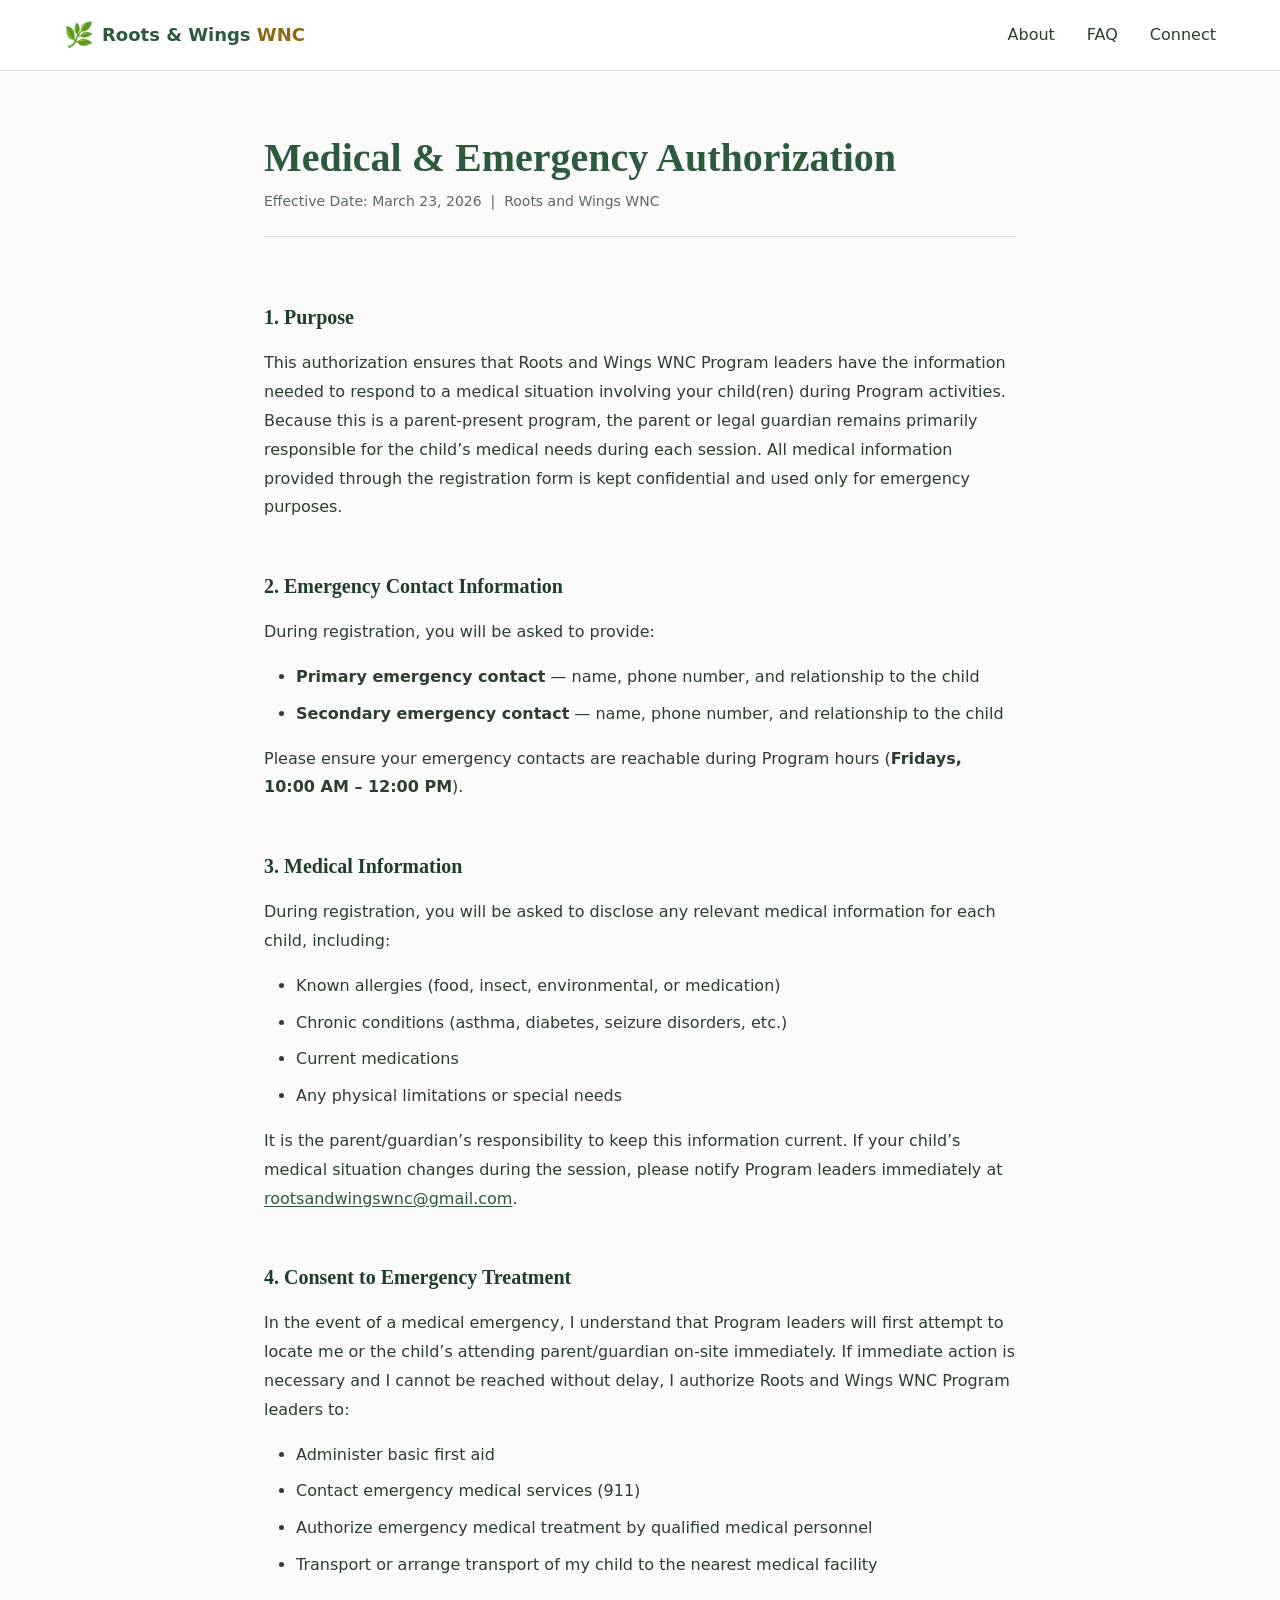
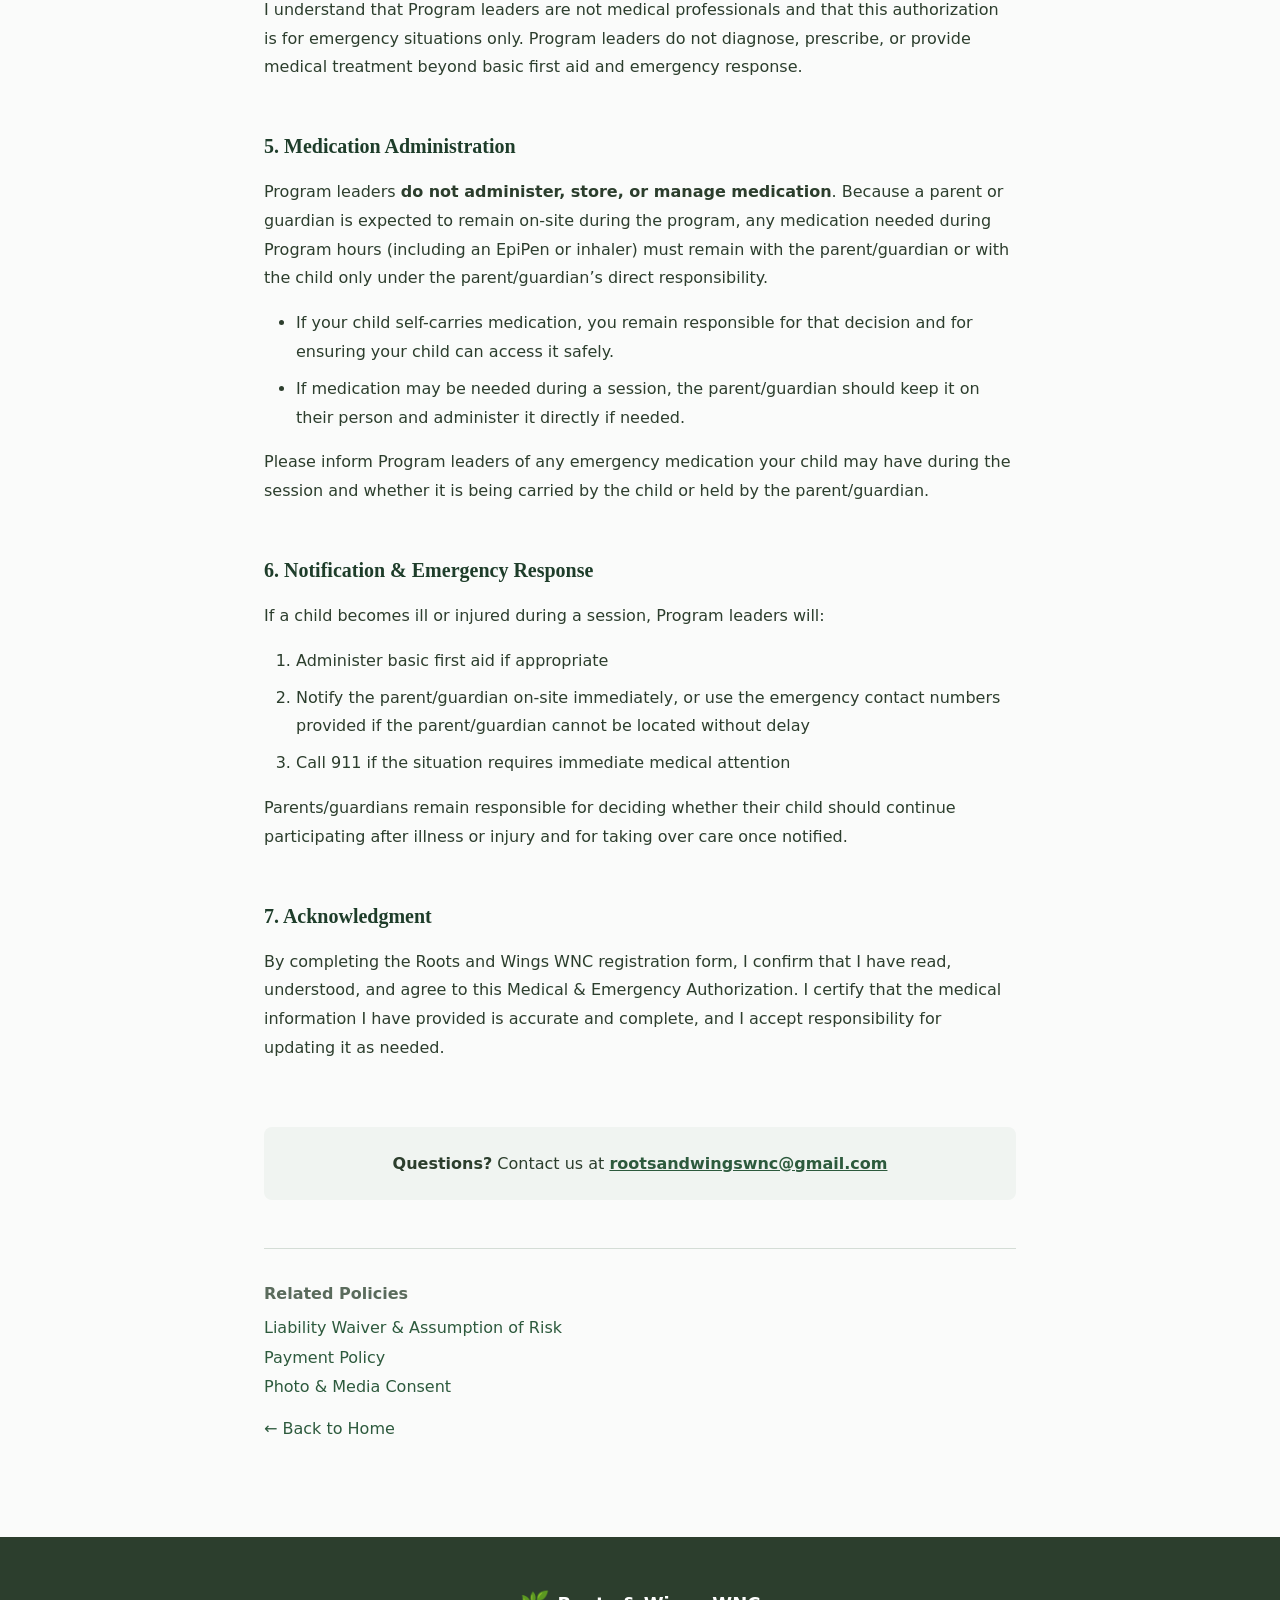
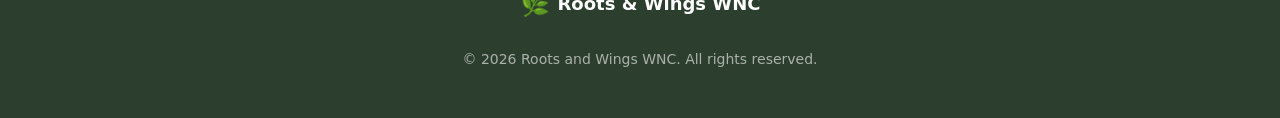
==== commit bd89844a: "sessions now 6 weeks on Fridays, fee $60 Session length drops from 8 weeks to 6, and class moves fro" ====
--- a/web/medical-authorization.html
+++ b/web/medical-authorization.html
@@ -46,7 +46,7 @@
                     <li><strong>Primary emergency contact</strong> — name, phone number, and relationship to the child</li>
                     <li><strong>Secondary emergency contact</strong> — name, phone number, and relationship to the child</li>
                 </ul>
-                <p>Please ensure your emergency contacts are reachable during Program hours (<strong>Wednesdays, 10:00 AM &ndash; 12:00 PM</strong>).</p>
+                <p>Please ensure your emergency contacts are reachable during Program hours (<strong>Fridays, 10:00 AM &ndash; 12:00 PM</strong>).</p>
             </section>
 
             <section class="policy-section">
--- a/web/styles.css
+++ b/web/styles.css
@@ -230,7 +230,7 @@
   transition: color var(--transition-fast);
 }
 
-.nav-links a:hover {
+.nav-links a:not(.btn):hover {
   color: var(--color-primary);
 }
 
@@ -344,6 +344,19 @@
     width: 24px;
     height: 24px;
     display: block;
+  }
+
+  .nav-register {
+    display: flex;
+    justify-content: center;
+    padding: var(--space-md) 0;
+    border-top: 1px solid var(--color-border);
+    list-style: none;
+  }
+
+  .nav-register .btn {
+    width: 100%;
+    max-width: 250px;
   }
 
   .nav-email {
@@ -697,7 +710,34 @@
   margin: 0 auto;
   display: flex;
   flex-direction: column;
+  gap: var(--space-2xl);
+}
+
+.faq-group {
+  display: flex;
+  flex-direction: column;
   gap: var(--space-md);
+}
+
+.faq-group-title {
+  font-family: var(--font-family);
+  font-size: var(--font-size-xs);
+  font-weight: 700;
+  letter-spacing: 0.08em;
+  text-transform: uppercase;
+  color: var(--color-text-light);
+  padding-bottom: var(--space-sm);
+  border-bottom: 1px solid var(--color-border);
+  margin-bottom: var(--space-xs);
+}
+
+.faq-group--featured .faq-group-title {
+  color: var(--color-primary);
+  border-bottom-color: var(--color-primary-light);
+}
+
+.faq-group--featured .faq-item {
+  border-left: 3px solid var(--color-primary);
 }
 
 .faq-item {
